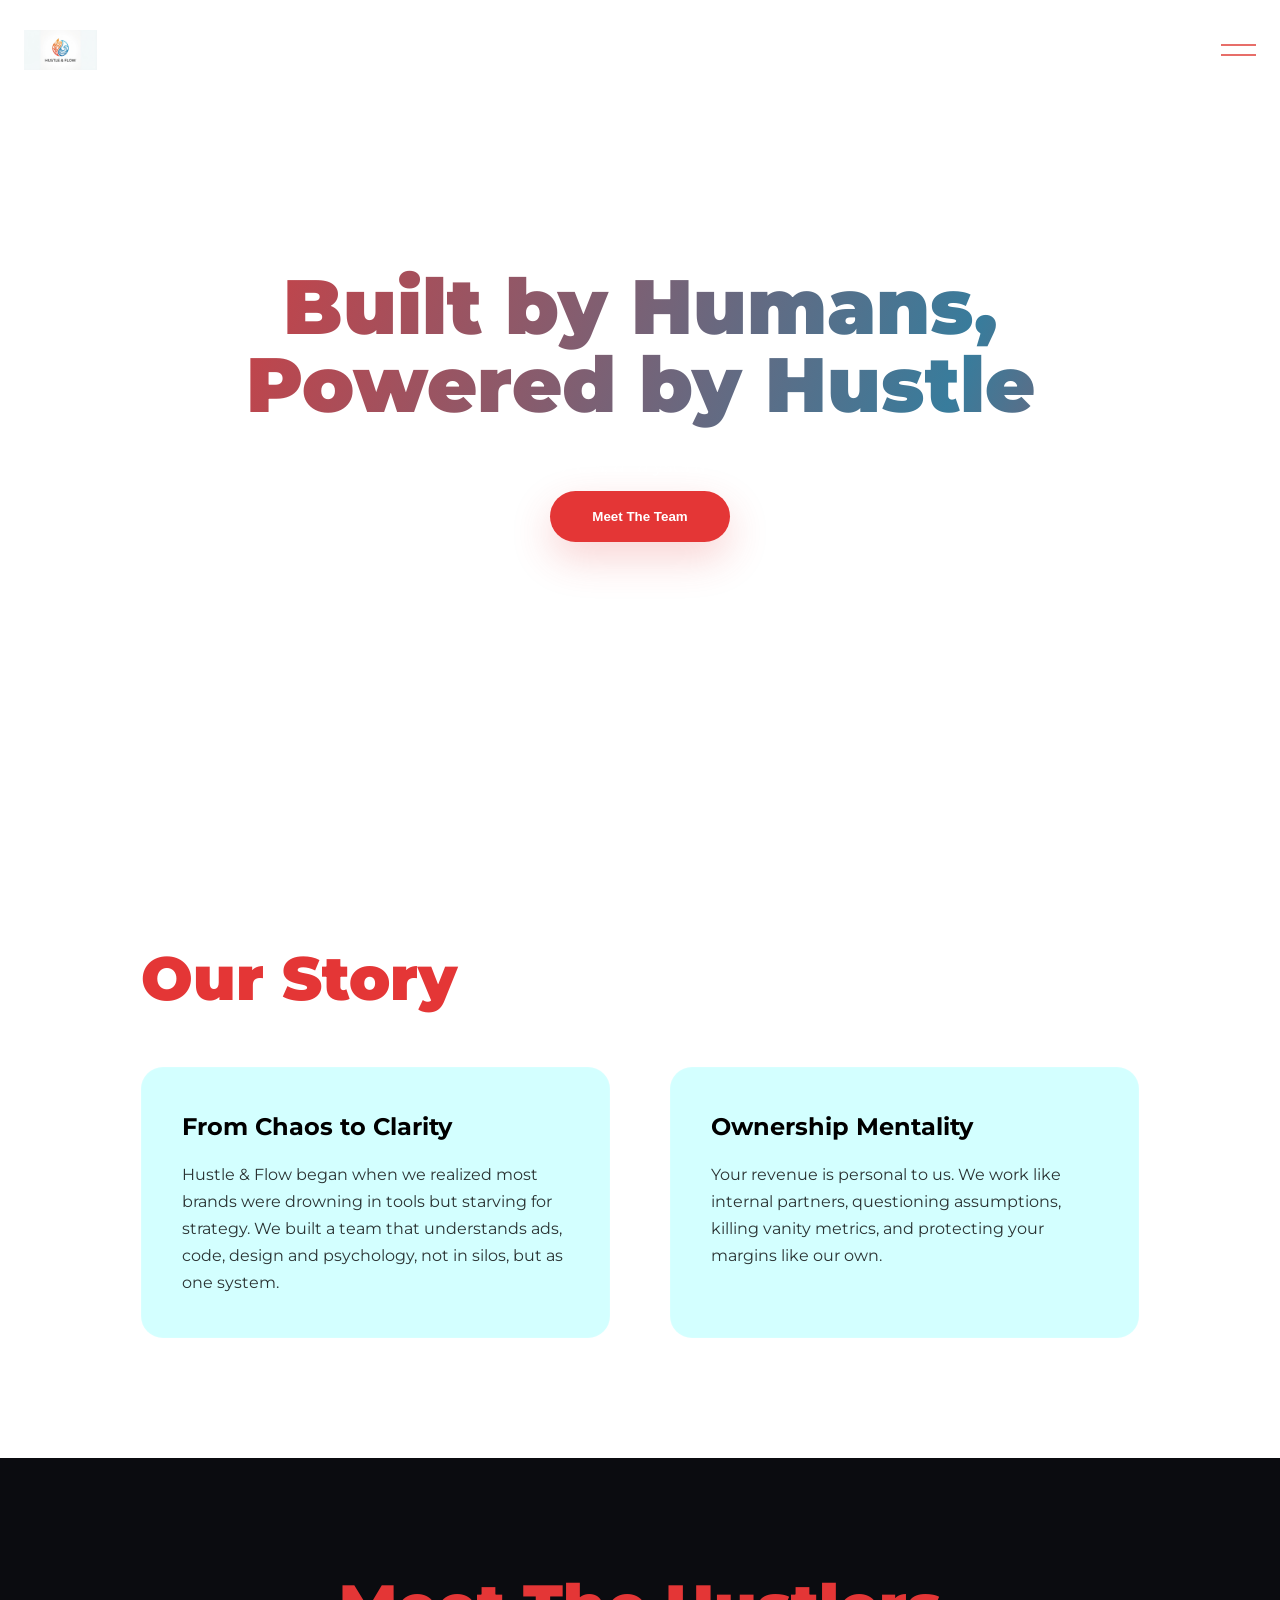
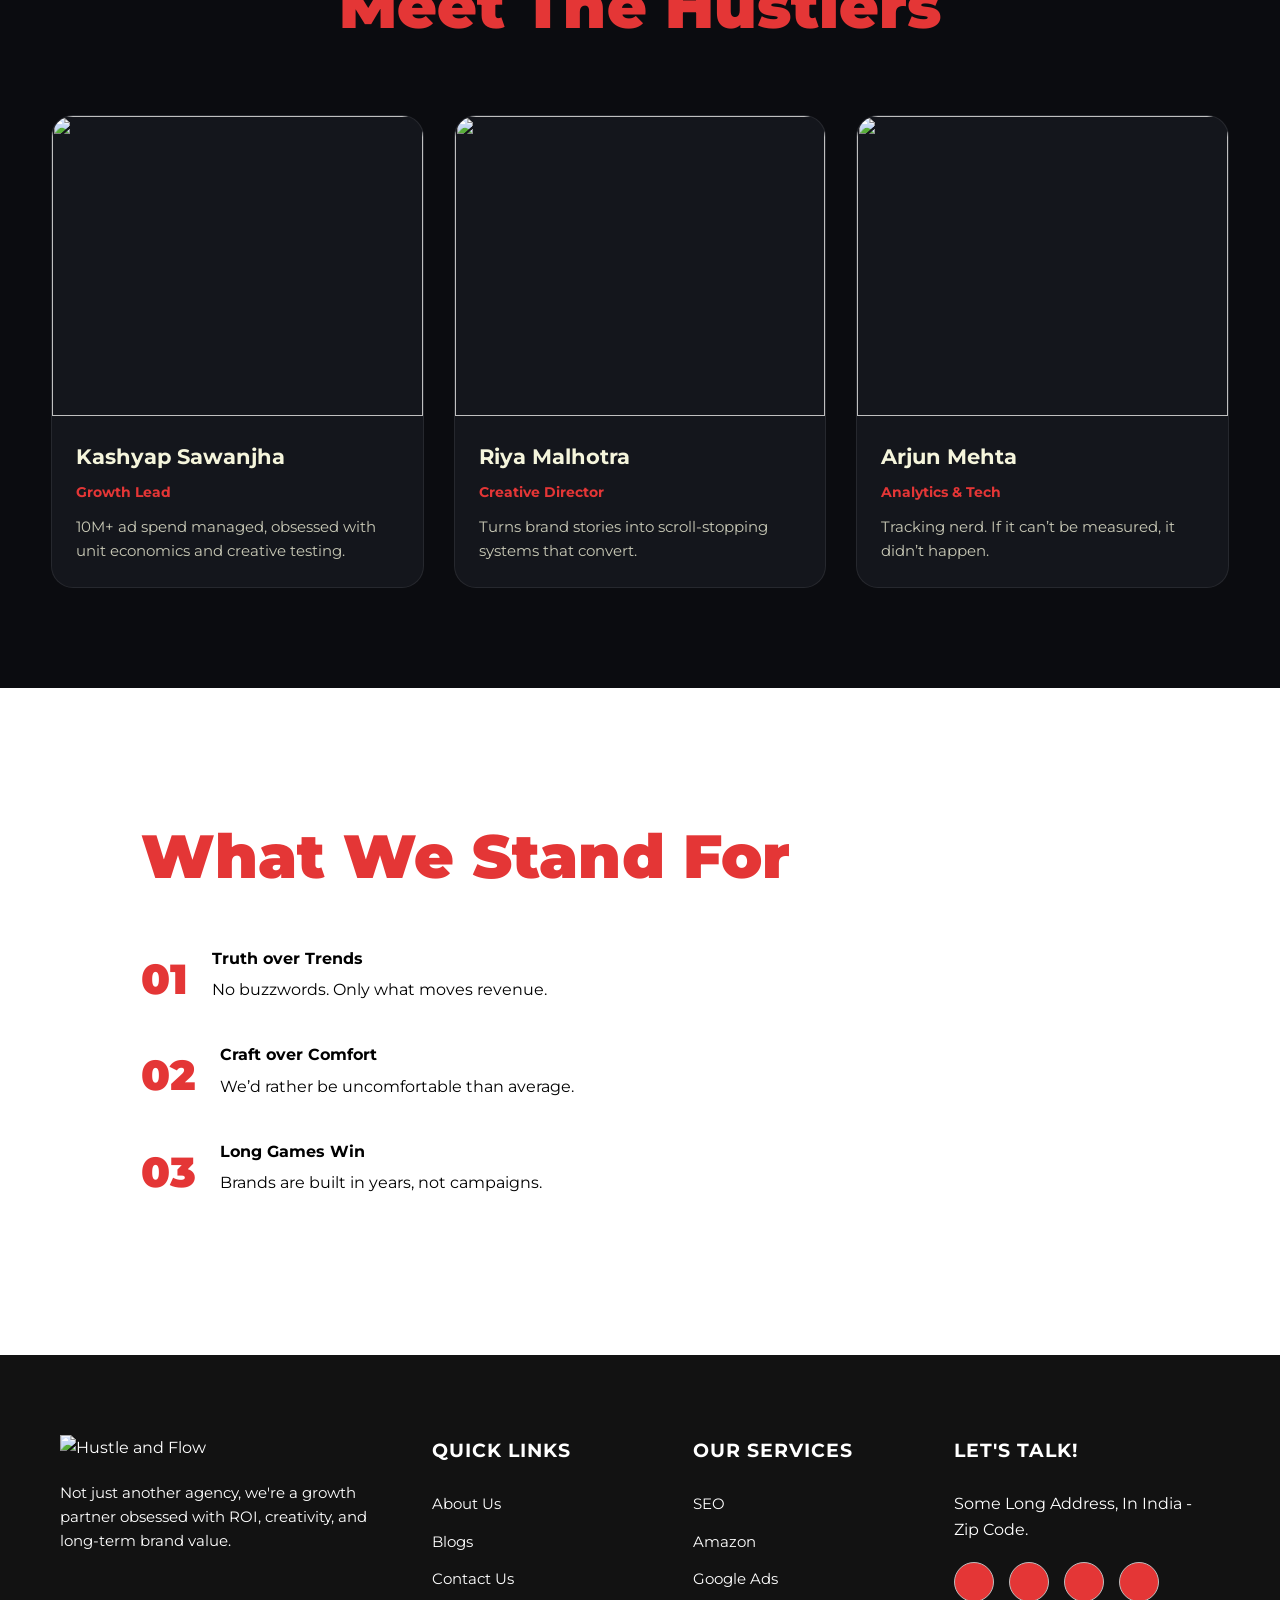
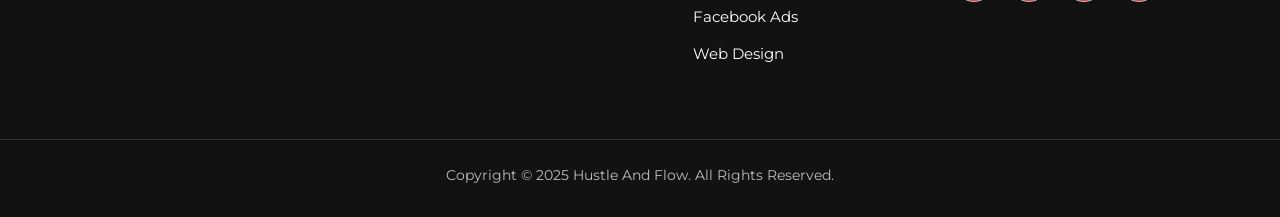
==== about/index.html @ 840e7286 "More New Files" ====
<!doctype html>
<html lang="en">
<head>
<meta charset="utf-8">
<title>About Us — Hustle & Flow</title>

<link href="https://fonts.googleapis.com/css2?family=Montserrat:wght@400;700;800;900&display=swap" rel="stylesheet">
<link rel="stylesheet" href="about.css">
<link rel="stylesheet" href="../css/styles.css">
</head>

<body>
<div class="progress-container">
    <div class="progress-bar" id="scrollBar"></div>
</div>

<nav class="main-nav">
  <div class="nav-container">

    <a class="nav-logo" href="/">
      <img src="../logos/hustleandflow.png" alt="Viralmint">
    </a>

    <button class="menu-burger" id="burger">
      <span class="burger-line"></span>
      <span class="burger-line"></span>
    </button>

  </div>
</nav>

<div class="mobile-menu" id="mobileMenu">
  <a href="../">Home</a>
  <a href="../about/">About Us</a>
  <a href="../services/">Services</a>
  <a href="../blogs/"> Blogs</a>
  <a href="../#contact-us">Contact Us</a>
  
</div>

<!-- HERO -->

<section class="hero">
  <div class="grainient-bg" id="grainient"></div>

  <div class="hero-content">
    <h1 class="hustle-title">Built by Humans,<br>Powered by Hustle</h1>
    <p>We’re not another agency.  
      We’re operators, storytellers, analysts and builders  
      obsessed with one thing — real growth.</p>
    <button class="btn" onclick="document.getElementById('team').scrollIntoView({behavior:'smooth'})">Meet The Team</button>

  </div>
</section>
<script src="https://unpkg.com/ogl@0.0.32/dist/ogl.umd.js"></script>
<script src="grainient.js"></script>
<!-- OGL CDN -->


    <!--<h1 class="hustle-title">/h1>

    <p>
      
    </p>

  </div>
</section>-->


<!-- STORY -->

<section class="story">

<h2 class="section-title">Our Story</h2>

<div class="story-grid">

<div class="story-card reveal">
<h3>From Chaos to Clarity</h3>
<p>
Hustle & Flow began when we realized most brands were drowning in tools but starving for strategy.  
We built a team that understands ads, code, design and psychology, not in silos, but as one system.
</p>
</div>

<div class="story-card reveal">
<h3>Ownership Mentality</h3>
<p>
Your revenue is personal to us.  
We work like internal partners, questioning assumptions, killing vanity metrics, and protecting your margins like our own.
</p>
</div>

</div>
</section>


<!-- TEAM -->

<section class="team" id="team">

<h2 class="section-title" style="text-align:center">Meet The Hustlers</h2>

<div class="team-grid">

<div class="member">
<img src="https://picsum.photos/600/700?1">
<div class="member-body">
<h4>Kashyap Sawanjha</h4>
<span>Growth Lead</span>
<p>10M+ ad spend managed, obsessed with unit economics and creative testing.</p>
</div>
</div>

<div class="member">
<img src="https://picsum.photos/600/700?2">
<div class="member-body">
<h4>Riya Malhotra</h4>
<span>Creative Director</span>
<p>Turns brand stories into scroll-stopping systems that convert.</p>
</div>
</div>

<div class="member">
<img src="https://picsum.photos/600/700?3">
<div class="member-body">
<h4>Arjun Mehta</h4>
<span>Analytics & Tech</span>
<p>Tracking nerd. If it can’t be measured, it didn’t happen.</p>
</div>
</div>

</div>
</section>


<!-- VALUES -->

<section class="values">

<h2 class="section-title">What We Stand For</h2>

<div class="value-row reveal">
<div class="value-num">01</div>
<div class="value-text">
<h4>Truth over Trends</h4>
<p>No buzzwords. Only what moves revenue.</p>
</div>
</div>

<div class="value-row reveal">
<div class="value-num">02</div>
<div class="value-text">
<h4>Craft over Comfort</h4>
<p>We’d rather be uncomfortable than average.</p>
</div>
</div>

<div class="value-row reveal">
<div class="value-num">03</div>
<div class="value-text">
<h4>Long Games Win</h4>
<p>Brands are built in years, not campaigns.</p>
</div>
</div>

</section>


<!-- SIMPLE ANIMATIONS -->

<script>
const reveals = document.querySelectorAll(".reveal");

function onScroll(){
  const trigger = window.innerHeight * .88;

  reveals.forEach(el=>{
    const top = el.getBoundingClientRect().top;
    if(top < trigger) el.classList.add("visible");
  });
}

window.addEventListener("scroll", onScroll);
onScroll();
</script>


<footer class="main-footer">
    <div class="footer-container">
        <div class="footer-col about-col">
            <img src="../logos/hustleandflow-logo.png" alt="Hustle and Flow" class="footer-logo">
            <p class="footer-description">
                Not just another agency, we're a growth partner obsessed with ROI, creativity, and long-term brand value.
            </p>
            
        </div>

        <div class="footer-col">
            <h4 class="footer-title">Quick Links</h4>
            <ul class="footer-links">
                <li><a href="../about/">About Us</a></li>
                <li><a href="../blogs/">Blogs</a></li>
                <li><a href="../#contact-us">Contact Us</a></li>
            </ul>
        </div>

        <div class="footer-col">
            <h4 class="footer-title">Our Services</h4>
            <ul class="footer-links">
              <li><a href="../services/">SEO</a></li>
              <li><a href="../services/">Amazon</a></li>
              <li><a href="../services/">Google Ads</a></li>
              <li><a href="../services/">Facebook Ads</a></li>
              <li><a href="../services/">Web Design</a></li>

            </ul>
        </div>

        <div class="footer-col">
            <h4 class="footer-title">Let's Talk!</h4>
            <p class="footer-address">Some Long Address, In India - Zip Code.</p>
            <div class="social-icons">
                <a href="#"><i data-lucide="mail"></i></a>
                <a href="#"><i data-lucide="instagram"></i></a>
                <a href="#"><i data-lucide="twitter"></i></a>
                <a href="#"><i data-lucide="linkedin"></i></a>
            </div>
        </div>
    </div>

    <div class="footer-bottom">
        <p>Copyright © 2025 Hustle And Flow. All Rights Reserved.</p>
    </div>
</footer>	


<script src="https://cdnjs.cloudflare.com/ajax/libs/gsap/3.12.2/gsap.min.js"></script>
    <script src="https://cdnjs.cloudflare.com/ajax/libs/gsap/3.12.2/ScrollTrigger.min.js"></script>
    <script src="https://unpkg.com/lucide@latest"></script>
    <script src="https://assets.calendly.com/assets/external/widget.js" async></script>


    <script>
        lucide.createIcons();
    </script>
<script src="../blogs/blogs-nav.js"></script>
<script src="../main.js"></script>


</body>
</html>
---- about/about.css ----
/* ===== BASE ===== */
* { box-sizing: border-box; margin:0; padding:0; }
body {
  font-family: 'Montserrat', sans-serif;
  background:#faf8f0;
  color:#0f0f0f;
  overflow-x:hidden;
}

/* ===== HERO ===== */
/*Grainient*/
.hero {
  position: relative;
  height: 90vh;
  min-height: 600px;
  overflow: hidden;
  display: flex;
  align-items: center;
  justify-content: center;
  text-align: center;
}

.grainient-bg {
  position: absolute;
  inset: 0;
  z-index: 0;
}

.hero-content {
  position: relative;
  z-index: 2;
  color: white;
}

.hero h1 {
  font-size: clamp(3rem, 6vw, 5rem);
  font-weight: 900;
}

.hero p {
  margin-top: 16px;
  font-size: 1.2rem;
  opacity: 0.9;
}


.hero-inner {
  max-width:900px;
  padding:20px;
}

.hustle-title {
    padding-bottom: 10px;
  font-size: clamp(3rem, 6vw, 5.2rem);
  font-weight: 900;
  line-height: 1.02;

  background: linear-gradient(
    110deg,
    #E43636 0%,
    #387c9c 40%,
    #E43636 60%,
    #232323 90%
  );

  background-size: 200% auto;
  -webkit-background-clip: text;
  background-clip: text;
  color: transparent;

  animation: steel 6s ease infinite;
}

@keyframes steel {
  0% { background-position: 0% center; }
  100% { background-position: 200% center; }
}


.hero-inner p {
  font-size:1.2rem;
  max-width:640px;
  margin:0 auto 30px;
  color:#333;
  opacity:1;
}

.btn {
  margin-top: 10px;
  padding:18px 42px;
  border:none;
  background:#e43636;
  color:#fff;
  font-weight:800;
  border-radius:50px;
  cursor:pointer;
  transition:.3s ease;
  box-shadow: 0 16px 40px rgba(228,54,54,.22);
}

.btn:hover {
    background:#c92e2e;
  transform:translateY(-3px);
  box-shadow:0 18px 40px rgba(228,54,54,.35);
}

/* ===== STORY ===== */

.story {
  padding:120px 20px;
  max-width:1100px;
  margin:0 auto;
}

.section-title {
    color: #e43636;
  font-size: clamp(2.6rem,5vw,3.8rem);
  margin-bottom:40px;
  font-weight:900;
}

.story-grid {
  display:grid;
  grid-template-columns:1fr 1fr;
  gap:60px;
}

.story-card {
  background:#d3ffff;
  padding:40px;
  border-radius:22px;
  border:1px solid rgba(255,255,255,.08);

  transform:translateY(40px);
  opacity:0;
  transition:.8s ease;
}

.story-card.visible {
  transform:none;
  opacity:1;
}

.story-card h3 {
  margin-bottom:14px;
  font-size:1.5rem;
}

.story-card p {
  opacity:.8;
  line-height:1.7;
}

/* ===== TEAM ===== */

.team {
  padding:100px 20px;
  background:#0b0c10;
}

.team-grid {
  max-width:1200px;
  margin:60px auto 0;

  display:grid;
  grid-template-columns:repeat(auto-fit,minmax(280px,1fr));
  gap:30px;
}

.member {
  background:#14161c;
  border-radius:22px;
  overflow:hidden;
  border:1px solid rgba(255,255,255,.08);
  color: beige;

  transition:.4s ease;
}

.member:hover {
  transform:translateY(-8px);
  box-shadow:0 30px 70px rgba(0,0,0,.4);
}

.member img {
  width:100%;
  height:300px;
  object-fit:cover;
}

.member-body {
  padding:24px;
}

.member h4 {
  font-size:1.3rem;
  margin-bottom:6px;
}

.member span {
  color:#e43636;
  font-weight:700;
  font-size:.9rem;
}

.member p {
  margin-top:10px;
  opacity:.8;
  font-size:.95rem;
}

/* ===== VALUES ===== */

.values {
  padding:120px 20px;
  max-width:1100px;
  margin:0 auto;
}

.value-row {
  display:flex;
  gap:24px;
  margin-bottom:30px;

  transform:translateX(-60px);
  opacity:0;
  transition:.8s ease;
}

.value-row.visible {
  transform:none;
  opacity:1;
}

.value-num {
  font-size:2.6rem;
  font-weight:900;
  color:#e43636;
}

.value-text h4 {
  margin-bottom:6px;
}
/* ===== GLOBAL MAX WIDTH CONTROL ===== */

.hero,
.story,
.team,
.values {
  padding-left: clamp(20px, 4vw, 60px);
  padding-right: clamp(20px, 4vw, 60px);
}
@media (min-width: 1440px) {

  .hero {
    min-height: 720px;
  }

  .hero-content {
    max-width: 1000px;
  }

  .story,
  .values {
    max-width: 1200px;
  }

  .team-grid {
    max-width: 1300px;
  }
}

@media (max-width: 1024px) {

  .hero {
    height: auto;
    padding: 120px 20px 100px;
  }

  .hero h1 {
    font-size: clamp(2.5rem, 6vw, 4rem);
  }

  .hero p {
    font-size: 1rem;
  }

  .story {
    padding: 100px 20px;
  }

  .story-grid {
    gap: 30px;
  }

  .team {
    padding: 80px 20px;
  }

  .member img {
    height: 260px;
  }

  .values {
    padding: 100px 20px;
  }

}
@media (max-width: 768px) {

  .hero {
    min-height: auto;
    padding: 100px 20px 80px;
  }

  .hero h1 {
    font-size: 2.4rem;
    line-height: 1.1;
  }

  .hero p {
    font-size: 0.95rem;
  }

  .btn {
    padding: 14px 32px;
    font-size: 0.9rem;
  }

  .story-grid {
    grid-template-columns: 1fr;
  }

  .story-card {
    padding: 28px;
  }

  .team-grid {
    gap: 20px;
  }

  .member img {
    height: 240px;
  }

  .value-row {
    flex-direction: column;
    gap: 8px;
  }

  .value-num {
    font-size: 2rem;
  }

}
@media (max-width: 480px) {

  .hero {
    padding: 90px 16px 60px;
  }

  .hero h1 {
    font-size: 2rem;
  }

  .hero p {
    font-size: 0.9rem;
    margin-bottom: 24px;
  }

  .btn {
    width: 100%;
    padding: 14px;
  }

  .story {
    padding: 80px 16px;
  }

  .story-card {
    padding: 22px;
  }

  .team {
    padding: 70px 16px;
  }

  .member img {
    height: 200px;
  }

  .values {
    padding: 80px 16px;
  }

  .value-row {
    margin-bottom: 20px;
  }

}

/* ===== RESPONSIVE ===== */

@media(max-width:900px){
  .story-grid { grid-template-columns:1fr; }
}
---- css/styles.css ----
:root {
    --primary: #E43636;
    --bg-light: #fff;
    --bg-alt: #bdbdbd;
    --dark: #000000;
    --transition: all 0.3s ease;
    --container-width: 1400px; 
    --gutter: 40px;
    /* layout widths */
  --container-max: 1320px;
  --container-padding: clamp(20px, 4vw, 48px);

  /* spacing scale */
  --space-xs: clamp(8px, 1vw, 12px);
  --space-sm: clamp(12px, 2vw, 20px);
  --space-md: clamp(24px, 4vw, 48px);
  --space-lg: clamp(48px, 8vw, 96px);
  --space-xl: clamp(80px, 10vw, 140px);

  /* typography scale */
  --fs-xs: clamp(0.75rem, 1vw, 0.85rem);
  --fs-sm: clamp(0.9rem, 1.2vw, 1rem);
  --fs-md: clamp(1rem, 1.5vw, 1.1rem);
  --fs-lg: clamp(1.3rem, 2vw, 1.6rem);
  --fs-xl: clamp(2rem, 4vw, 3.5rem);
}
*,
*::before,
*::after {
  box-sizing: border-box;
}
html {
  width: 100%;
  max-width: 100%;
  overflow-x: hidden;
}



body {
    font-family: "Montserrat", system-ui, -apple-system,
                 BlinkMacSystemFont, "Segoe UI",
                 Roboto, Helvetica, Arial, sans-serif;

    background-color: var(--bg-light);
    color: var(--dark);
    line-height: 1.6;
    overflow-x: hidden;
    width: 100%;
  max-width: 100%;
}


img { max-width: 100%; height: auto; display: flex; }



.container {
    max-width: var(--container-width);
    padding-left: var(--gutter);
    padding-right: var(--gutter);
    width: 100%;
    margin: 0 auto;
}

.gradient-text {
    color: var(--primary);
    background: linear-gradient(45deg, var(--primary), #b32a2a);
    -webkit-background-clip: text;
    -webkit-text-fill-color: transparent;
}
/* --- SCROLL PROGRESS BAR --- */
.progress-container {
    position: fixed;
    top: 0;
    left: 0;
    width: 100%;
    height: 4px; /* Thin and elegant */
    background: transparent; /* Invisible background */
    z-index: 10001; /* Higher than the navbar */
}

.progress-bar {
    height: 4px;
    background: #e76e69; /* Your signature red */
    width: 0%; /* Initial state */
    transition: width 0.1s ease-out;
}


/* --- Navbar STYLES --- */

/* --- DARKER NAVIGATION STYLES --- */
/* --- DARK STATIC NAVBAR --- */
.main-nav {
    width: 100%;
    padding: 30px 0;
    background-color: #fff;
    position: fixed;
  top: 0;
  left: 0;
  z-index: 9999;

  transition: background-color 0.3s ease, padding 0.3s ease;
}
/* Updated Scrolled State */
/* Scrolled State: Solid White, No Blur */
.main-nav.scrolled {
    background-color: #FFFFFF;
    border-bottom: 2px solid #D9D9D9;
}

.nav-container {
    width: 100%;
    padding: 0px 24px;

    display: flex;
    justify-content: space-between;
    align-items: center;
}


.nav-logo {
    display: flex;
    align-items: center;
}

.nav-logo img {
    height: 50px;
    width: auto;
    /*filter: brightness(0) invert(1); */
    transition: all 0.3s ease;
}
.burger-line {
    display: block;
    width: 35px;
    height: 2px;
    background-color: #F6EFD2; /* Cream lines for contrast */
    transition: 0.3s ease;
}

.menu-burger:hover .burger-line {
    background-color: #752412; /* Hover turns lines red */
}


.nav-logo img {
    height: 40px;
    width: auto;
    transition: height 0.3s ease;
}

.mobile-menu {
  position: fixed;
  inset: 0;

  background: #ffffff;

  display: flex;
  flex-direction: column;
  justify-content: center;
  align-items: center;

  transform: translateX(100%);
  transition: transform 0.4s ease;

  z-index: 9998;
}

.mobile-menu.open {
  transform: translateX(0);
}

.mobile-menu a {
  font-size: 2rem;
  margin: 20px 0;
  color: #000;
  text-decoration: none;
}


/* THE BURGER MENU */
.menu-burger {
    display: flex;
    flex-direction: column;
    gap: 8px;
    background: none;
    border: none;
    cursor: pointer;
    padding: 0;
}

.burger-line {
    display: block;
    width: 35px;
    height: 2px;
    background-color: #e76e69; /* Your main text color */
    transition: 0.3s ease;
}

.menu-burger.active .burger-line:nth-child(1) {
  transform: rotate(45deg) translate(5px, 5px);
}

.menu-burger.active .burger-line:nth-child(2) {
  transform: rotate(-45deg) translate(5px, -5px);
}

/* Burger Hover Effect */
.menu-burger:hover .burger-line:first-child {
    transform: translateX(-5px);
    background-color: #6F1A07; /* Your accent terracotta */
}

.menu-burger:hover .burger-line:last-child {
    transform: translateX(5px);
    background-color: #6F1A07;
}

/* Mobile Adjustments */
@media (max-width: 768px) {
    .nav-container { padding: 0 20px; }
    .nav-logo img { height: 30px; }
}

/* --- DYNAMIC HERO SPLIT --- */
.launch-section {
  display: grid;
  grid-template-columns: 1fr 1fr;
  padding-right: 0;

  height: 70vh;
  background: #F6EFD2;
  gap: 60px;
  align-items: center;
}

.launch-left {
    padding-left: 60px;
  justify-self: start;
  max-width: 600px;
}

.launch-left h1 {
  font-size: 4.6rem;
  line-height: 1;
  margin: 10px 0;
  color: #243b45;
}

.launch-left p {
  font-size: 1.8rem;
  color: #555;
  max-width: 480px;
}

.badge {
  display: inline-block;
  background: #0d2f55;
  color: white;
  padding: 6px 14px;
  font-weight: 700;
  letter-spacing: 0.08em;
  margin-bottom: 12px;
}

/* IMAGE GRID */


.image-grid {
  width: 100%;
  height: 100%;
  aspect-ratio: auto; /* important */
  display: grid;

  grid-template-columns: repeat(2, 1fr);
  grid-template-rows: repeat(2, 1fr);

  gap: 3px;
}

.tile {
  position: relative;
  overflow: hidden;
}


.tile-inner {
  position: absolute;
  inset: 0;

  background-repeat: no-repeat;

  /* CRITICAL */
  background-size: 200% 200%;

  /* base center crop */
  background-position: 50% 50%;
}


/* Adding a decorative line after the tag */


/* Subtle pulse dot inside the label to grab attention */
.philosophy-section .hero-label::before {
    content: "";
    width: 6px;
    height: 6px;
    background-color: #ffffff;
    border-radius: 50%;
    display: inline-block;
    animation: label-pulse 2s infinite;
}

@keyframes label-pulse {
    0% { opacity: 1; transform: scale(1); }
    50% { opacity: 0.4; transform: scale(1.3); }
    100% { opacity: 1; transform: scale(1); }
}

/* --- TITLE EMPHASIS --- */
.philosophy-title .gradient-text {
    display: block; /* Pushes "We take ownership" to its own line for impact */
    font-size: 1.2em;
    margin-top: 5px;
    background: linear-gradient(90deg, var(--primary), #000000);
    -webkit-background-clip: text;
    -webkit-text-fill-color: transparent;
}
.philosophy-section {
    background-color: #e7e8f1; /* #F6EFD2 */
    padding: 30px 0;
    overflow: hidden;
}



.philosophy-content {
    max-width: 550px;
}

.philosophy-title {
    font-size: clamp(2.5rem, 4vw, 3.5rem);
    line-height: 1.1;
    font-weight: 900;
    color: var(--dark);
    margin: 20px 0 30px;
}

.philosophy-text p {
    font-size: 1.15rem;
    line-height: 1.8;--container-width: 1400px; 
    --gutter: 40px;
    color: rgba(0, 0, 0, 0.75);
    margin-bottom: 20px;
}

.philosophy-text strong {
    color: var(--primary); /* #E43636 */
}

/* --- VISUAL ELEMENTS --- */
.philosophy-visual {
    position: relative;
    overflow: clip;
}

.image-wrapper {
    position: relative;
    z-index: 2;
}

.main-img {
    width: 100%;
    border-radius: 4px;
    filter: sepia(20%); /* Adds a warm, premium tone */
    /* Decorative beige offset */
}

.floating-stat-card {
    position: absolute;
    bottom: -30px;
    left: -30px;
    background: #ffffff;
    padding: 30px;
    box-shadow: 0 20px 50px rgba(0,0,0,0.1);
    border-radius: 12px;
    z-index: 3;
    text-align: center;
    min-width: 160px;
}

.stat-number {
    display: block;
    font-size: 3rem;
    font-weight: 900;
    line-height: 1;
    color: var(--primary);
}

.stat-label {
    font-size: 0.8rem;
    text-transform: uppercase;
    letter-spacing: 2px;
    font-weight: 700;
    color: var(--dark);
}

/* Background Decoration */
.blob-subtle {
    position: absolute;
    top: -10%;
    right: -10%;
    width: 100%;
    height: 100%;
    background-color: var(--bg-alt);
    border-radius: 50%;
    filter: blur(80px);
    opacity: 0.4;
    z-index: 1;
}

/* --- MOBILE OPTIMIZATION --- */
@media (max-width: 992px) {
    .philosophy-container {
        grid-template-columns: 1fr;
        gap: 60px;
        text-align: center;
    }

    .philosophy-content {
        max-width: 100%;
    }

    .philosophy-visual {
        max-width: 500px;
        margin: 0 auto;
    }
    
    .floating-stat-card {
        left: 50%;
        transform: translateX(-50%);
        bottom: -20px;
    }

    .main-img {
        box-shadow: 15px 15px 0px var(--bg-alt);
    }
}

/* --- Review Title Styles --- */
/* --- Review Title Styles --- */
.reviews-section, 
.reviews-title-container,
.reviews-wrapper {
    background-color: #e7e8f1 !important; /* Forces out any lingering black */
    margin: 0;
    border: none;
}

.reviews-title-container {
    display: flex;
    align-items: center;
    justify-content: center;
    gap: 10px;
    margin-bottom: 10px;
    padding-top: 5px;
}

.reviews-main-title {
    color: #dc3232; /* Pure Red */
    font-size: clamp(2rem, 5vw, 3.5rem);
    font-weight: 800;
    text-transform: uppercase;
    margin: 0;
}

.megaphone-gif {
    width: 60px;
    height: auto;
    /* Removed invert(1) as we are no longer on a dark background */
}

/* --- Layout Fixes --- */
.reviews-section {
    padding: 10px 0;
    background-color: #e7e8f1; /* Replaced brown/white */
    width: 100%;
    overflow: hidden; 
}

.reviews-wrapper {
    width: 100%;
    display: flex;
    flex-direction: column;
    align-items: center;
}

.reviews-track {
    display: flex;
    background-color: #e7e8f1 !important; /* Replaced brown */
    gap: 30px;
    overflow-x: auto;
    width: 100%;
    padding: 40px 10%; 
    scrollbar-width: none;
    -ms-overflow-style: none;
    scroll-snap-type: x mandatory;
    scroll-behavior: smooth;
    -webkit-overflow-scrolling: touch;
}

.reviews-track::-webkit-scrollbar { display: none; }

/* --- 3D Card --- */
.review-card {
    flex: 0 0 400px;
    scroll-snap-align: center;
    min-height: auto;
    height: auto;
    background: #202020; /* White cards look best on #e2ddb4 */
    color:#fff;
    border: 1px solid rgba(0, 0, 0, 0.05);
    border-radius: 12px;
    padding: 40px;
    display: flex;
    flex-direction: column;
    justify-content: center;
    align-items: center;
    text-align: center;
    transform-style: preserve-3d;
    transition: transform 0.15s ease-out;
    box-shadow: 0 15px 35px rgba(0, 0, 0, 0.1);
}

.card-content {
    pointer-events: none;
    border-radius: 12px;
    transform: translateZ(20px);
    color: #000000; /* Keeping text black as requested */
}

/* --- Red Buttons --- */
.reviews-controls {
    background-color: #e7e8f1;
    padding-bottom: 20px; /* Space at the bottom */
    width: 100%;
    display: flex;
    justify-content: center;
}

.review-nav {
    width: 60px;
    height: 60px;
    border-radius: 50%;
    border: none;
    background-color: #dc3232; /* RED */
    color: #e7e8f1;
    display: flex;
    align-items: center;
    justify-content: center;
    cursor: pointer;
    transition: all 0.3s cubic-bezier(0.175, 0.885, 0.32, 1.275);
    box-shadow: 0 6px 20px rgba(220, 50, 50, 0.3);
}

.review-nav:hover {
    background-color: #b02828;
    transform: scale(1.15) rotate(5deg);
}

/* Mobile Adjustments */
@media (max-width: 768px) {
    .review-card { flex: 0 0 85vw; }
    .reviews-track { padding: 40px 7.5%; }
}



/* --- CASE STUDIES SECTION --- */
.case-studies-section {
    background-color: #121212;
    /* Subtle Grid Background to separate from the solid cream of Services */
    background-size: 40px 40px; 
    padding: 120px 0;
    position: relative;
    border-top: 1px solid var(--bg-alt);
}

.case-studies-section .section-header {
    text-align: center;
    max-width: 800px;
    margin: 0 auto 80px auto;
}

.confetti-icon img {
    width: 60px;
    height: auto;
    margin-bottom: 20px;
}

.sub-headline {
    color: var(--primary); /* #E43636 */
    font-weight: 800;
    text-transform: uppercase;
    letter-spacing: 3px;
    font-size: 0.9rem;
}

.main-headline {
    font-size: clamp(2.5rem, 5vw, 4rem);
    font-weight: 900;
    color: #fff;
    line-height: 1.1;
    margin-top: 10px;
}

/* --- THE GRID --- */
.studies-grid {
    display: grid;
    grid-template-columns: repeat(auto-fit, minmax(350px, 1fr));
    gap: 40px;
    max-width: 1300px;
    margin: 0 auto;
    padding: 0 20px;
}

/* --- STUDY CARD --- */
.study-card {
    background: #121212;
    border: 1px solid var(--bg-alt);
    transition: all 0.5s cubic-bezier(0.25, 1, 0.5, 1);
    position: relative;
    overflow: hidden;
}

.study-card:hover {
    border-color: var(--primary);
    box-shadow: 0 30px 60px rgba(228, 54, 54, 0.1);
}

.card-image {
    height: 300px;
    overflow: hidden;
    position: relative;
}

.card-image img {
    width: 100%;
    height: 100%;
    object-fit: cover;
    transition: transform 0.6s ease;
}

.study-card:hover .card-image img {
    transform: scale(1.05);
}

/* Statistics Overlay */
.card-content {
    padding: 40px;
    text-align: center;
    background: #ffffff;
    position: relative;
}

.brand-logo {
    height: 35px;
    width: auto;
    margin: 0 auto 25px;
    filter: grayscale(100%);
    opacity: 0.7;
    transition: 0.3s;
}

.study-card:hover .brand-logo {
    filter: grayscale(0%);
    opacity: 1;
}

.stat {
    display: flex;
    justify-content: center;
    align-items: baseline;
    color: var(--primary); /* #E43636 */
    font-family: 'Inter', sans-serif;
}

.stat .number {
    font-size: 5rem;
    font-weight: 900;
    line-height: 1;
}

.stat .suffix {
    font-size: 2rem;
    font-weight: 900;
}

.stat-label {
    font-size: 1rem;
    font-weight: 700;
    color: var(--dark);
    text-transform: uppercase;
    letter-spacing: 1px;
    margin-top: 10px;
}

/* --- MOBILE --- */
@media (max-width: 768px) {
    .stat .number { font-size: 4rem; }
    .card-image { height: 250px; }
}

/* --- DARK CONTACT SECTION --- */

.form-title{
    color: #000;
    margin-top: 10px;
}
.contact-section {
    background-color: #000000; /* Keeping dark background for contrast */
    padding: 120px 0;
    color: #fff; /* Replaced cream with your brand gold */
    position: relative;
    overflow: hidden;
}

.contact-split-grid {
    display: grid;
    /* SWAP: We move the 0.8fr (Quote) to the first column and 1.2fr (Form) to the second */
    grid-template-columns: 0.8fr 1.2fr; 
    gap: 100px;
    align-items: start;
}
.contact-left-content {
    max-width: 480px;
}
.contact-left-title {
    font-size: 3.6rem;
    font-weight: 900;
    margin-bottom: 30px;
    color: #000;
    letter-spacing: -1px;
}
.contact-left-title span {
    color: #E43636;
}

.contact-left-quote {
    font-size: 1.25rem;
    line-height: 1.6;
    color: #e84040;
    margin-bottom: 40px;
}

.contact-divider {
    width: 60px;
    height: 4px;
    background: #E43636;
    margin-bottom: 50px;
}

.contact-info-footer {
    margin-top: 0;
    display: flex;
    gap: 40px;
}

@media (max-width: 992px) {
    .contact-left-title {
        font-size: 2.8rem;
    }

    .contact-left-content {
        max-width: 100%;
    }
}

/* --- FORM STYLING --- */

.contact-form-side {
    order: 2;
}

.eyebrow-red {
    color: #E43636;
    text-transform: uppercase;
    letter-spacing: 3px;
    font-weight: 800;
    font-size: 0.9rem;
}

.calendly-form-wrapper {
    background: #ffffff;
    border-radius: 20px;
    padding: 20px;
    box-shadow: 0 20px 60px rgba(0,0,0,0.25);
}

/* Keep iframe visually clean */
.calendly-inline-widget iframe {
    border-radius: 12px;
    border-color: #FFFFFF;
    background: #ffffff;
}

/* --- QUOTE SIDE STYLING --- */
.contact-quote-side {
    height: 100%;
    display: flex;
    flex-direction: column;
    justify-content: space-between;
    padding-top: 80px;
    /* Ensure it physically appears first */
    order: 1; 
}

/* Container to help with positioning */
.quote-wrapper {
    padding: 40px;
    display: flex;
    justify-content: flex-start; /* Or center */
}

.quote-bubble {
    position: relative;
    background: #E2DDB4; /* Dark gray/black bubble */
    color: #e2ddb4;      /* Your brand gold */
    padding: 40px;
    border-radius: 20px;
    max-width: 600px;
    border: 1px solid #333;
    box-shadow: 0 15px 30px rgba(0,0,0,0.3);
}

/* The "Tail" of the bubble */
.quote-bubble::after {
    content: '';
    position: absolute;
    bottom: -15px;      /* Positioned at the bottom */
    left: 40px;         /* Aligned to the left */
    width: 0;
    height: 0;
    border-left: 20px solid transparent;
    border-right: 20px solid transparent;
    border-top: 20px solid #E2DDB4; /* Matches bubble background */
}

/* Red Accent Line for that H&F vibe */
.quote-bubble::before {
    content: '';
    position: absolute;
    top: 0;
    left: 40px;
    width: 60px;
    height: 4px;
    background: #E43636; /* Brand red */
}

.quote-icon {
    color: #E43636;
    font-size: 1.5rem;
    margin-bottom: 15px;
    display: block;
}

.big-quote {
    font-size: 2rem;
    font-weight: 800;
    line-height: 1.2;
    margin-bottom: 20px;
}

.quote-author {
    color: #888;
    text-transform: uppercase;
    letter-spacing: 2px;
    font-size: 0.8rem;
    font-weight: 900;
}
.quote-bubble {
    transition: transform 0.4s cubic-bezier(0.175, 0.885, 0.32, 1.275);
}

.quote-bubble:hover {
    transform: translateY(-10px) scale(1.02);
}

.quote-icon {
    font-size: 3rem;
    color: #E43636;
    margin-bottom: 30px;
}

.big-quote {
    font-size: 2.2rem;
    font-weight: 700;
    line-height: 1.3;
    color: #767676;
    margin-bottom: 20px;
}

.quote-author {
    color: #E43636;
    font-weight: 800;
    text-transform: uppercase;
    font-size: 0.8rem;
}

.contact-info-footer {
    margin-top: 60px;
    display: flex;
    gap: 40px;
}

.info-item span {
    display: block;
    font-size: 0.7rem;
    text-transform: uppercase;
    color: #E43636;
    margin-bottom: 5px;
}

.info-item p {
    font-weight: 700;
    font-size: 1.1rem;
    color: #070707;
}

/* --- MOBILE --- */
@media (max-width: 992px) {
    .contact-split-grid {
        grid-template-columns: 1fr; /* Stack vertically on mobile */
        gap: 60px;
    }
    .contact-form-side {
        order: 1; /* On mobile, usually better to have form first */
    }
    .contact-quote-side {
        order: 2;
        padding-top: 0;
    }
}
/* Sticky Navigation */
.rt-header {
    background: var(--bg-light);
    padding: 20px 0;
    border-bottom: 1px solid var(--bg-alt);
    position: sticky;
    top: 0;
    z-index: 1000;
}

.hero-container {
    display: flex;
    flex-wrap: wrap;
    min-height: 80vh;
    align-items: center;
}

.hero-left, .hero-right {
    flex: 1;
    padding: 40px;
    min-width: 350px;
}

.hero-title {
    font-size: clamp(2.5rem, 5vw, 4.5rem);
    line-height: 1.1;
    margin-bottom: 20px;
    font-weight: 900;
}

.btn-primary {
    background: var(--primary);
    color: white;
    padding: 15px 35px;
    border: none;
    font-weight: bold;
    cursor: pointer;
    transition: var(--transition);
    pad
}

.btn-primary:hover {
    transform: translateY(-3px);
    box-shadow: 0 10px 20px rgba(228, 54, 54, 0.3);
}

.services-grid, .studies-grid {
    display: grid;
    grid-template-columns: repeat(auto-fit, minmax(280px, 1fr));
    gap: 30px;
    padding: 50px 0;
}

.service-card, .study-card {
    background: var(--bg-alt);
    padding: 40px;
    border-radius: 12px;
    transition: var(--transition);
    border: 1px solid transparent;
}

.service-card:hover {
    border-color: var(--primary);
    background: white;
}

.service-icon {
    font-size: 2rem;
    font-weight: 900;
    color: var(--primary);
    margin-bottom: 20px;
}

.accent-text { color: var(--primary); }

.reviews-section { padding: 80px 0; background: var(--dark); color: white; }

.reviews-grid {
    display: flex;
    overflow-x: auto;
    gap: 20px;
    padding: 20px;
    scroll-snap-type: x mandatory;
}

.review-avatar {
    width: 60px;
    height: 60px;
    border-radius: 50%;
    border: 2px solid var(--primary);
    margin-bottom: 15px;
}

.blog-card {
    background: a6a6a6;
    border-radius: 10px;
    overflow: hidden;
    box-shadow: 0 5px 15px rgba(0,0,0,0.05);
}

.post-content { padding: 20px; }
.read-more-btn { color: var(--primary); font-weight: bold; }

.contact-section {
    padding-top: 10px !important;
     background: #FFFFFF;
     padding: 100px 0; }








/* Slider Container Logic */
/* --- Blog Section (Inverted Colors) --- */
.blog-section {
    padding: 100px 0;
    background-color: #101019; /* RED BACKGROUND */
    width: 100%;
    overflow: hidden;
}

.blog-title-container {
    text-align: center;
    margin-bottom: 40px;
}

.blog-main-title {
    color: #e2ddb4; /* EARTHY GOLD TITLE */
    font-size: clamp(2rem, 5vw, 3.5rem);
    font-weight: 800;
    text-transform: uppercase;
}

.blog-track {
    display: flex;
    gap: 30px;
    overflow-x: auto;
    margin: 0 auto;
    width: max-content;
    padding: 40px 10%;
    scrollbar-width: none;
    scroll-snap-type: x mandatory;
    scroll-behavior: smooth;
}

.blog-track::-webkit-scrollbar { display: none; }

/* --- Blog Card (#e2ddb4) --- */
.blog-card {
    flex: 0 0 400px;
    scroll-snap-align: center;
    min-height: 400px;
    background-color: #e2ddb4; /* EARTHY GOLD CARD */
    border-radius: 12px;
    padding: 40px;
    display: flex;
    flex-direction: column;
    justify-content: space-between;
    cursor: pointer;
    transform-style: preserve-3d;
    transition: transform 0.3s ease, box-shadow 0.3s ease;
    box-shadow: 0 20px 40px rgba(0, 0, 0, 0.2);
}

.blog-card:hover {
    transform: translateY(-10px); /* Card lifts up */
    box-shadow: 0 30px 60px rgba(0, 0, 0, 0.3); /* Shadow gets deeper */
}

.blog-card:hover .blog-link {
    transform: translateX(10px);
    color: #000;
}

.blog-category {
    font-size: 0.75rem;
    font-weight: 700;
    text-transform: uppercase;
    color: #dc3232; /* Red Accent */
    letter-spacing: 2px;
}

.card-link-wrapper {
    text-decoration: none;
    display: block;
    height: 100%;
    width: 100%;
    color: inherit; /* Keeps your title black and excerpt grey */
}

.blog-title {
    font-size: 1.8rem;
    color: #000000;
    margin: 15px 0;
    line-height: 1.2;
}

.blog-excerpt {
    color: #333;
    font-size: 1rem;
    line-height: 1.5;
    margin-bottom: 20px;
}

.blog-link {
    display: inline-block; 
    text-decoration: none !important; /* Forces no underline */
    transition: transform 0.3s ease, color 0.3s ease;
    color: #dc3232; /* Using the Red Accent for visibility on Cream */
    font-weight: 800;
    position: relative;
    z-index: 10; /* Ensures it's on top of the card's 3D layers */
    cursor: pointer;
}

.blog-link:hover {
    transform: translateX(10px) !important; 
    color: #000000; /* Darkens on hover for contrast */
}

/* --- Navigation --- */
.blog-controls {
    display: flex;
    gap: 20px;
    margin-top: 40px;
    justify-content: center;
}

.blog-nav {
    width: 60px;
    height: 60px;
    border-radius: 50%;
    border: 2px solid #e2ddb4;
    background: transparent;
    color: #e2ddb4;
    cursor: pointer;
    display: flex;
    align-items: center;
    justify-content: center;
    transition: all 0.3s ease;
}

.blog-nav:hover {
    background: #e2ddb4;
    color: #dc3232;
    transform: scale(1.1);
}

/* --- FOOTER STYLES --- */
.main-footer {
    background-color: #121212; /* #000000 */
    color: var(--bg-light);       /* #F6EFD2 */
    padding: 80px 0 30px 0;
    font-family: 'Montserrat', sans-serif;
}

.footer-container {
    max-width: 1200px;
    margin: 0 auto;
    padding: 0 20px;
    display: grid;
    /* Four column layout for desktop */
    grid-template-columns: 1.5fr 1fr 1fr 1.2fr; 
    gap: 40px;
}

.footer-col {
    display: flex;
    flex-direction: column;
}

.footer-logo {
    max-width: 180px;
    margin-bottom: 20px;
    transition: transform 0.35s cubic-bezier(.22,.61,.36,1);
    /* Keeps logo visible if it has dark text */
    
}

.footer-logo:hover  {
  transform: scale(1.1);
  filter: brightness(0) invert(1); 
  transition: ;
}

.footer-address{
    color: #fff;
}

.footer-description {
    font-size: 0.95rem;
    color: #fff; /* #E2DDB4 */
    margin-bottom: 25px;
    line-height: 1.6;
}

.footer-title {
    color: #fff; /* #E43636 */
    font-size: 1.2rem;
    margin-bottom: 25px;
    font-weight: 700;
    text-transform: uppercase;
    letter-spacing: 1px;
}

/* Links & Lists */
.footer-links, .contact-list {
    list-style: none;
    padding: 0;
}

.footer-links li, .contact-list li {
    margin-bottom: 12px;
}

.footer-links a {
    color: #fff;
    text-decoration: none;
    transition: var(--transition);
    font-size: 0.95rem;
}

.footer-links a:hover {
    color: var(--primary);
    padding-left: 5px;
}

.contact-list li {
    display: flex;
    align-items: center;
    gap: 10px;
    font-size: 0.95rem;
}

.contact-list i {
    color: var(--primary);
    width: 20px;
}

/* Social Icons */
.social-icons {
    display: flex;
    gap: 15px;
    margin-top: 20px;
}

.social-icons a {
    background:var(--primary);
    color: var(--bg-light);
    width: 40px;
    height: 40px;
    display: flex;
    align-items: center;
    justify-content: center;
    border-radius: 50%;
    transition: var(--transition);
    border: 1px solid var(--bg-alt);
}

.social-icons a:hover {
    background: #000000;
    color: #fff;
    transform: translateY(-3px);
    border-color: var(--bg-light);
}

/* Bottom Bar */
.footer-bottom {
    margin-top: 60px;
    padding-top: 25px;
    border-top: 1px solid #333;
    text-align: center;
}

.footer-bottom p {
    font-size: 0.85rem;
    color: var(--bg-alt);
}

/* --- MOBILE RESPONSIVENESS --- */

/* Tablets */
@media (max-width: 992px) {
    .footer-container {
        grid-template-columns: 1fr 1fr; /* 2x2 Grid */
        gap: 50px;
    }
}

/* Phones */
@media (max-width: 600px) {
    .footer-container {
        grid-template-columns: 1fr; /* Single column */
        text-align: center;
    }

    .footer-col {
        align-items: center;
    }

    .contact-list li {
        justify-content: center;
    }

    .social-icons {
        justify-content: center;
    }

    .footer-logo {
        margin: 0 auto 20px auto;
    }
}

@media (max-width: 768px) {
    .hero-container { text-align: center; }
    .hero-cta-group { justify-content: center; }
    .input-row { display: block; }
    
    .philosophy-container {
        flex-direction: column;
    }
    
    .footer-container {
        grid-template-columns: 1fr;
        text-align: center;
    }
}

@media (max-width: 900px) {
  section {
    width: 100%;
    overflow-x: hidden;
  }
}
@media (min-width: 1400px) {
  html {
    font-size: 16px;
  }
}
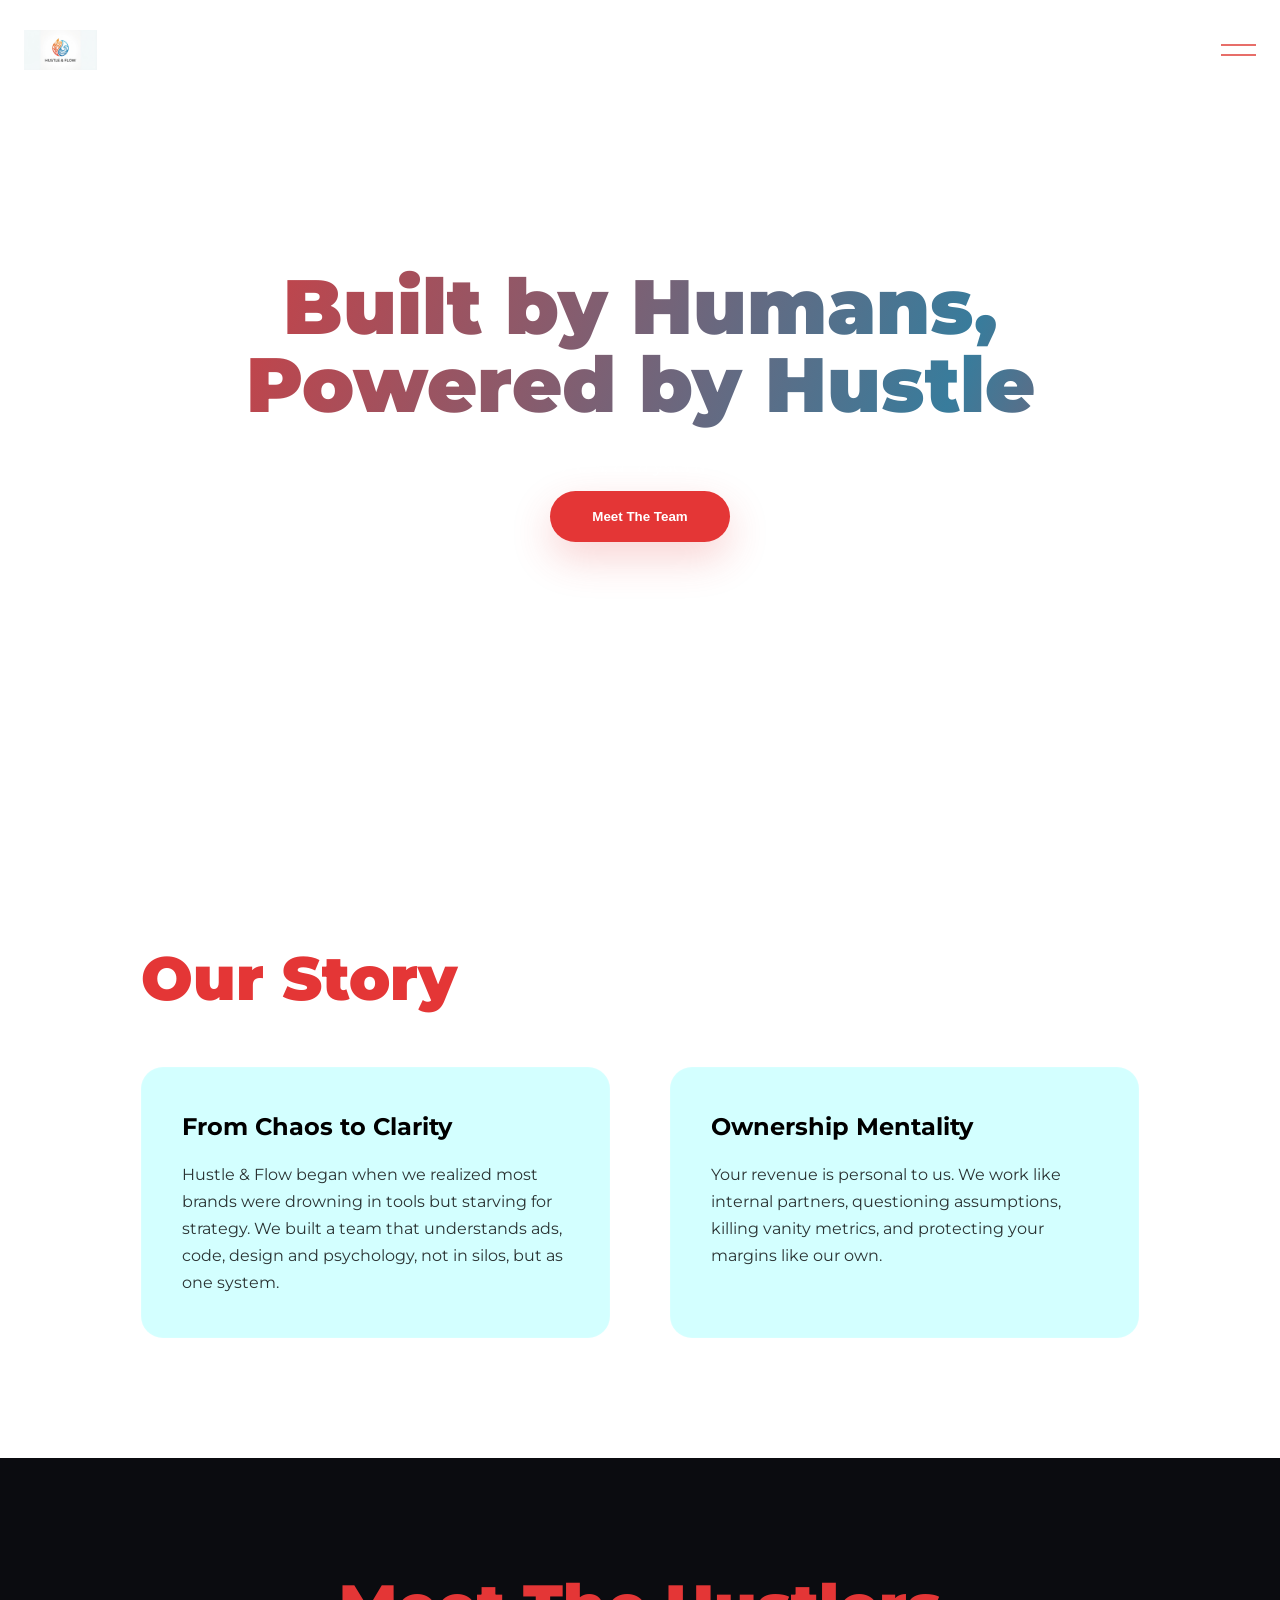
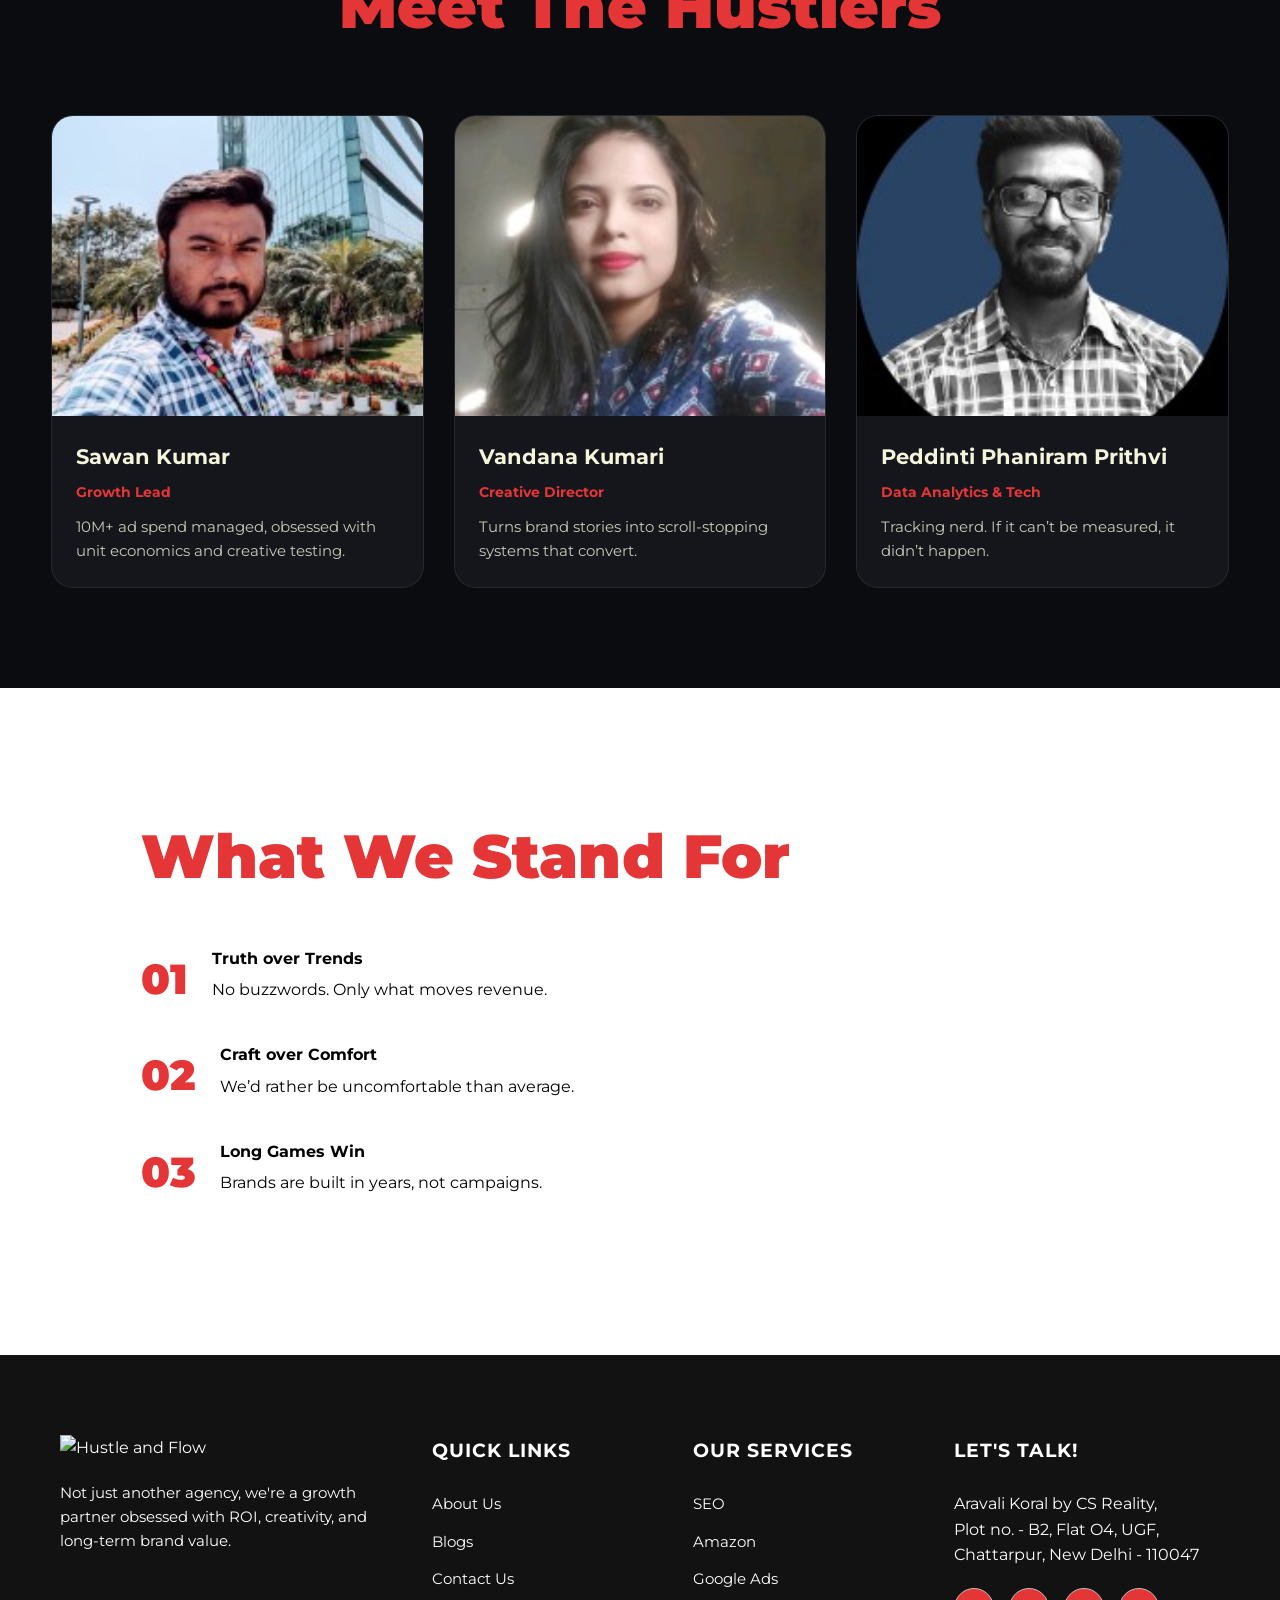
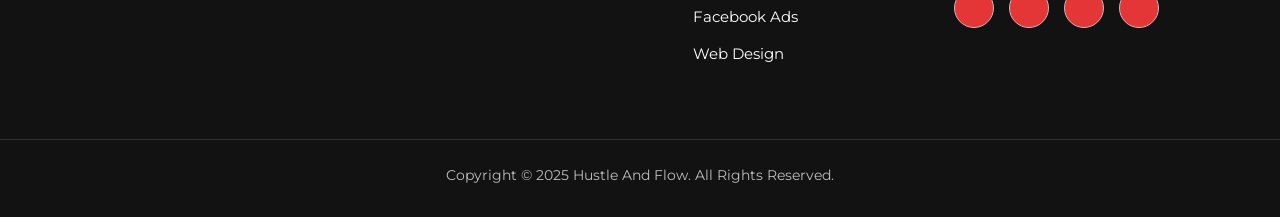
==== commit 29129c58: "Long time nosy" ====
--- a/about/index.html
+++ b/about/index.html
@@ -104,28 +104,28 @@
 <div class="team-grid">
 
 <div class="member">
-<img src="https://picsum.photos/600/700?1">
+<img src="../logos/faces/sawan-kumar.jpeg">
 <div class="member-body">
-<h4>Kashyap Sawanjha</h4>
+<h4>Sawan Kumar</h4>
 <span>Growth Lead</span>
 <p>10M+ ad spend managed, obsessed with unit economics and creative testing.</p>
 </div>
 </div>
 
 <div class="member">
-<img src="https://picsum.photos/600/700?2">
+<img src="../logos/faces/vandana-kumari.jpeg">
 <div class="member-body">
-<h4>Riya Malhotra</h4>
+<h4>Vandana Kumari</h4>
 <span>Creative Director</span>
 <p>Turns brand stories into scroll-stopping systems that convert.</p>
 </div>
 </div>
 
 <div class="member">
-<img src="https://picsum.photos/600/700?3">
+<img src="../logos/faces/ppr-prithvi.jpeg">
 <div class="member-body">
-<h4>Arjun Mehta</h4>
-<span>Analytics & Tech</span>
+<h4>Peddinti Phaniram Prithvi</h4>
+<span>Data Analytics & Tech</span>
 <p>Tracking nerd. If it can’t be measured, it didn’t happen.</p>
 </div>
 </div>
@@ -219,7 +219,7 @@
 
         <div class="footer-col">
             <h4 class="footer-title">Let's Talk!</h4>
-            <p class="footer-address">Some Long Address, In India - Zip Code.</p>
+            <p class="footer-address">Aravali Koral by CS Reality, <br> Plot no. - B2, Flat O4, UGF, Chattarpur, New Delhi - 110047</p>
             <div class="social-icons">
                 <a href="#"><i data-lucide="mail"></i></a>
                 <a href="#"><i data-lucide="instagram"></i></a>
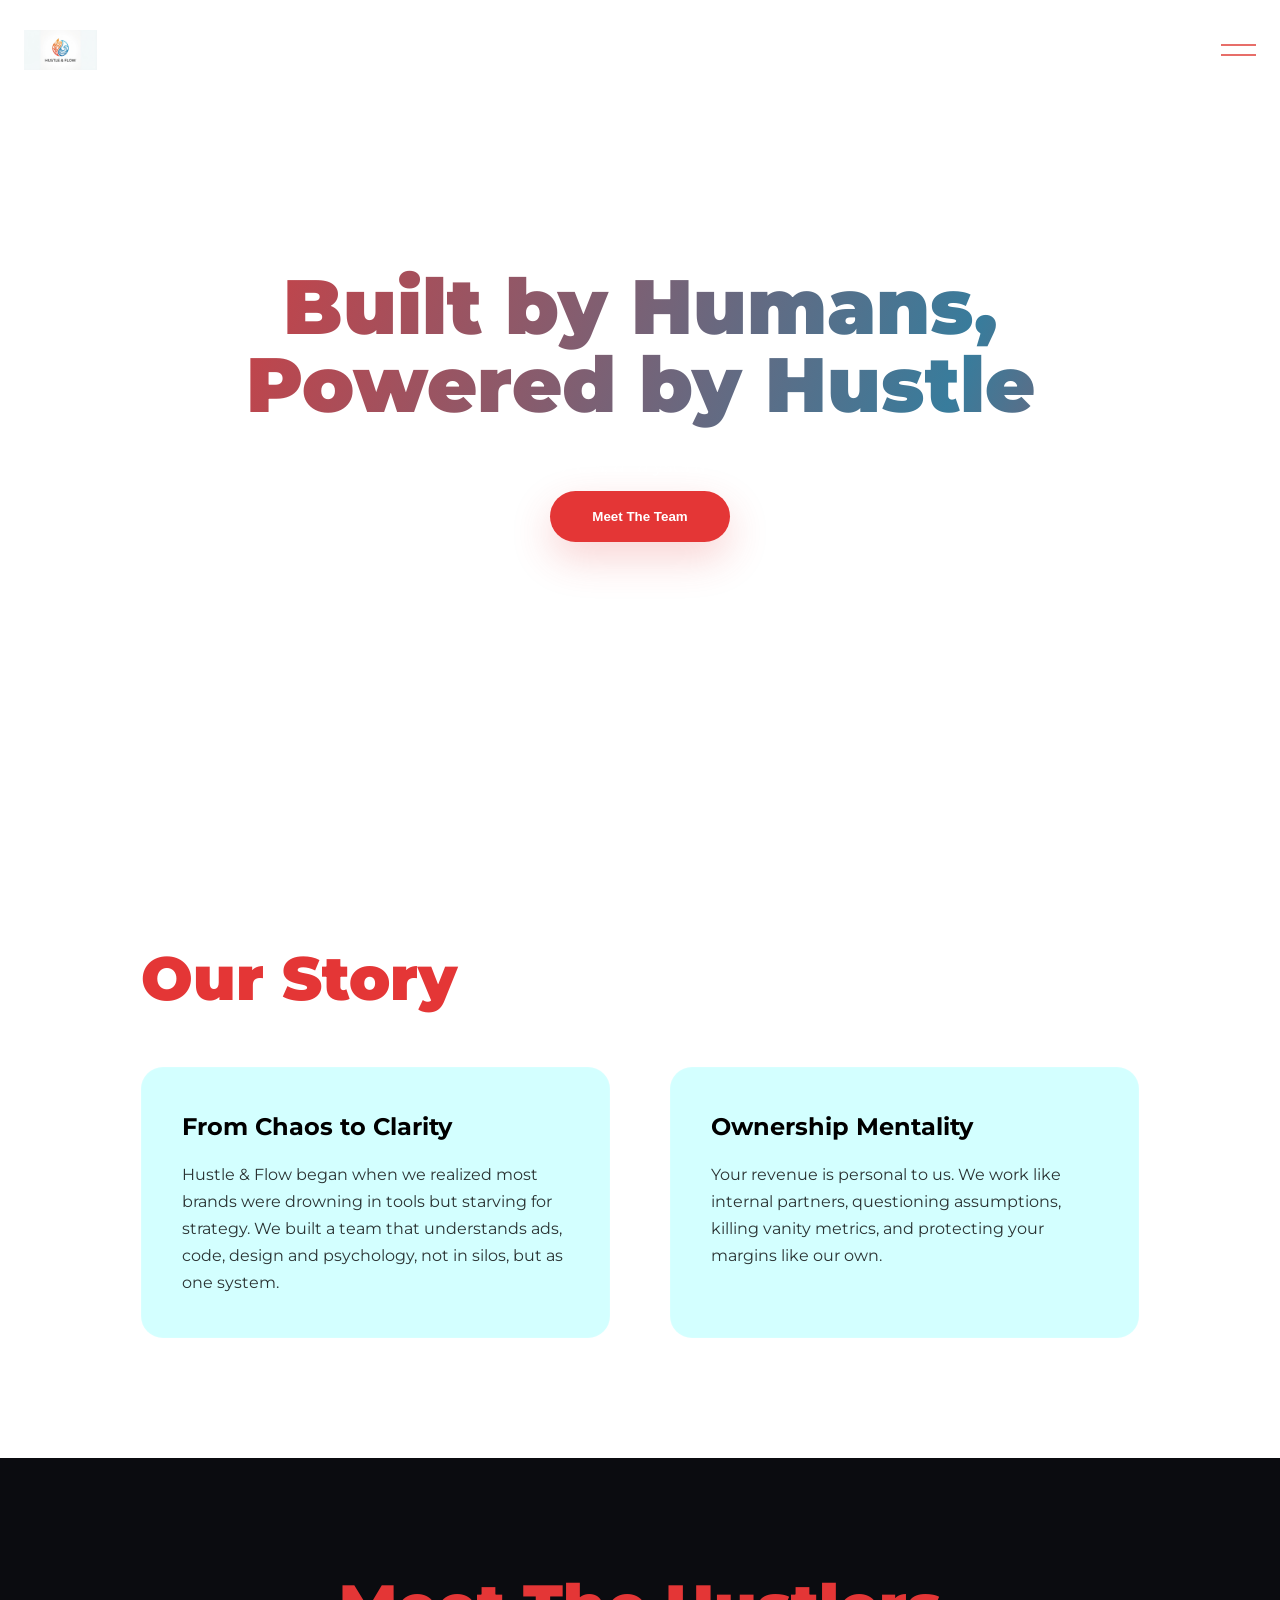
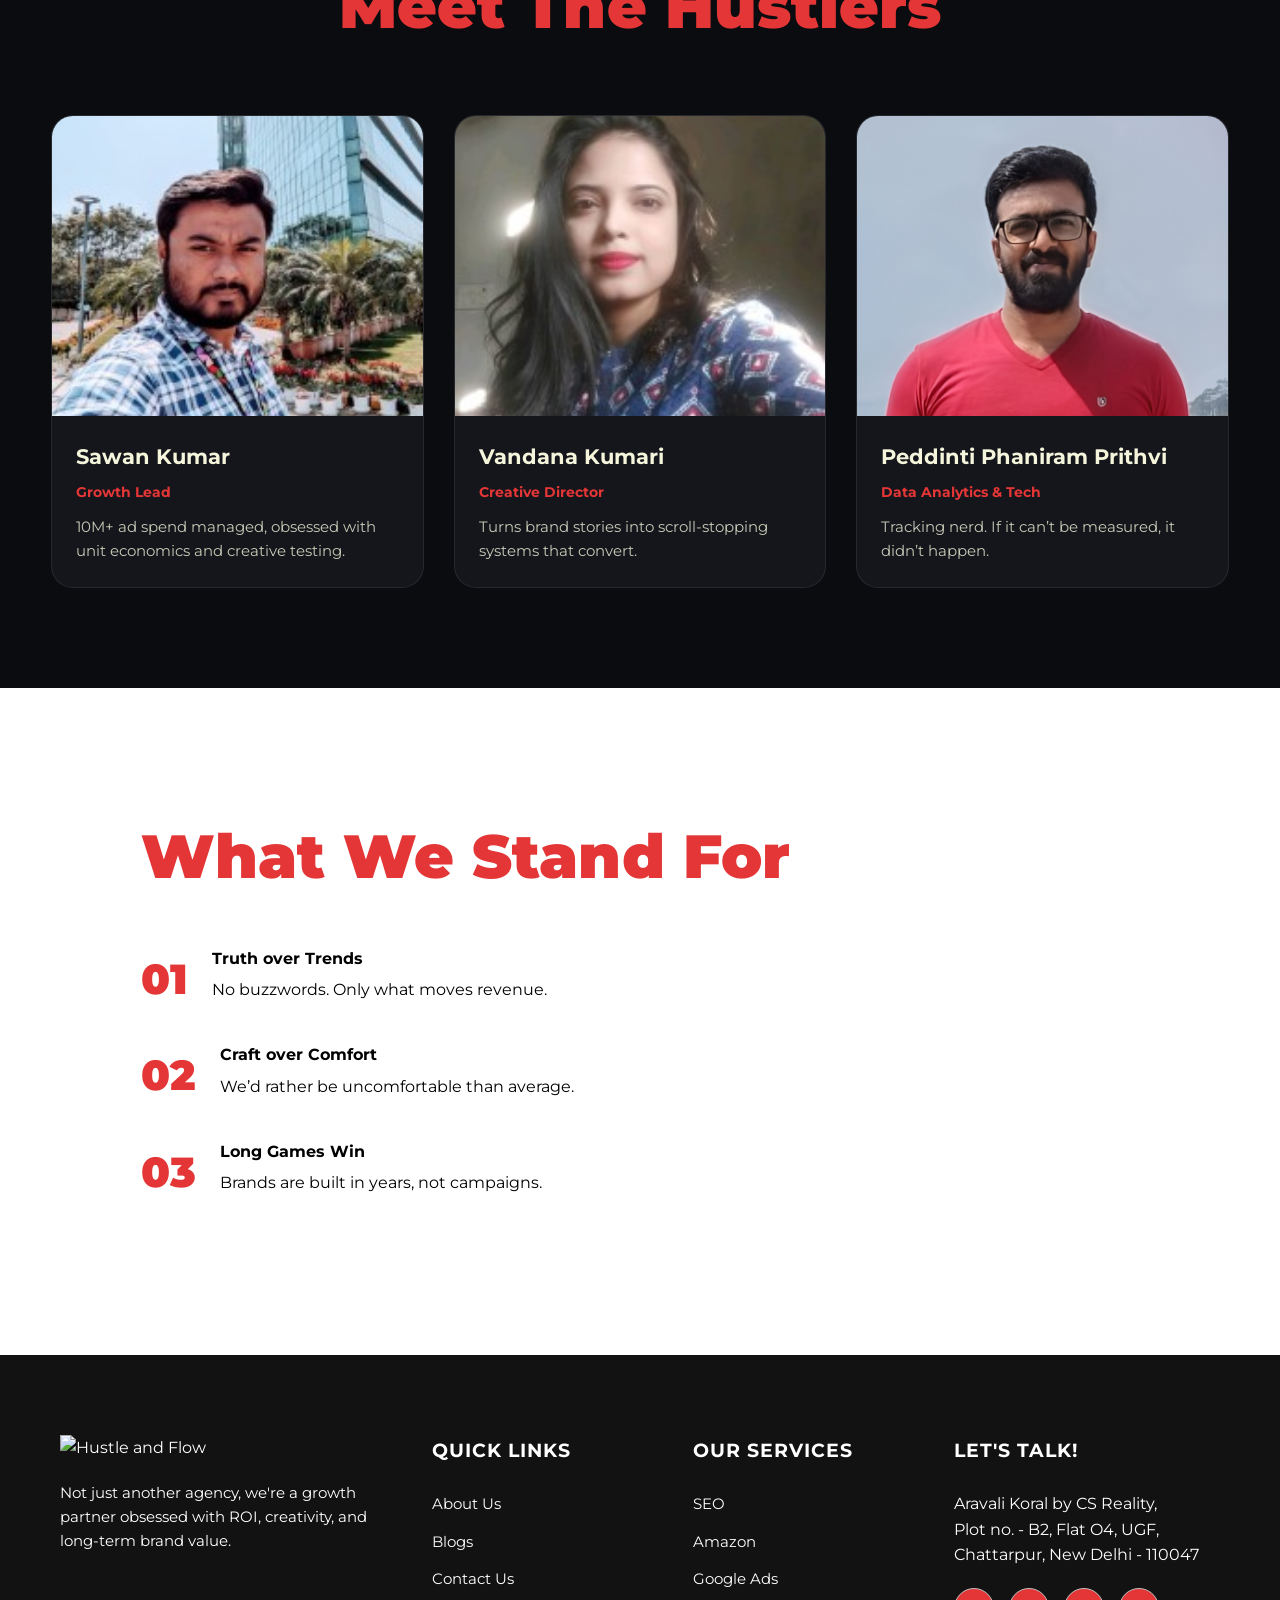
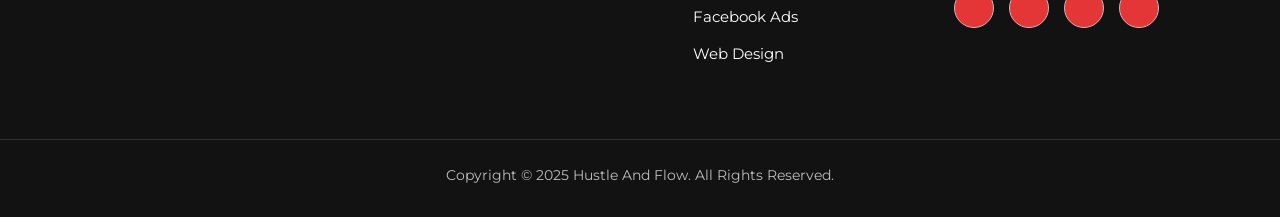
==== commit dd2b2c11: "Short time now see" ====
--- a/about/index.html
+++ b/about/index.html
@@ -122,7 +122,7 @@
 </div>
 
 <div class="member">
-<img src="../logos/faces/ppr-prithvi.jpeg">
+<img src="../logos/faces/ppr-prithvi.jpg">
 <div class="member-body">
 <h4>Peddinti Phaniram Prithvi</h4>
 <span>Data Analytics & Tech</span>
